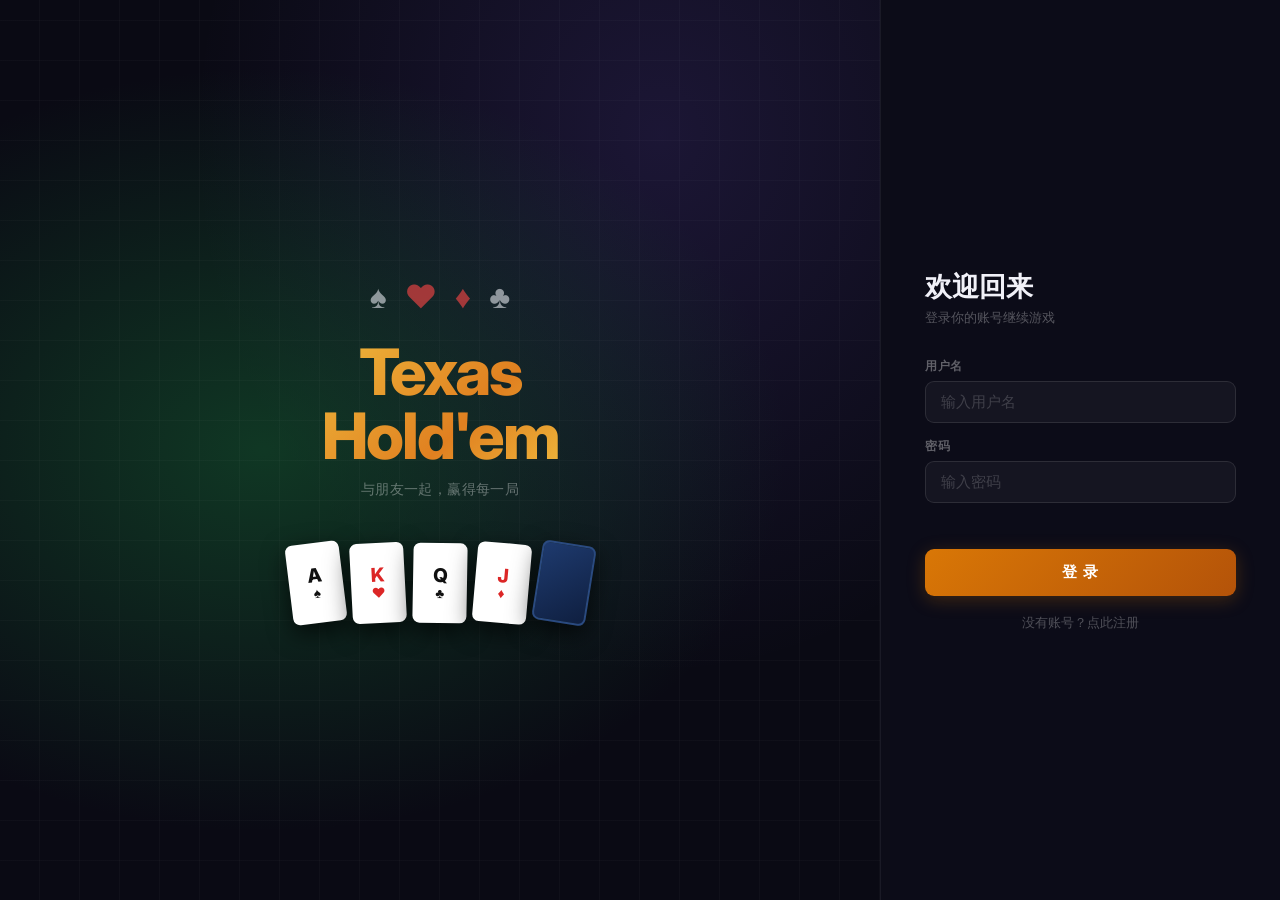
==== frontend/index.html @ 73383f70 "Initial commit: Texas Hold'em poker game Go backend with WebSocket multiplayer, bot AI, and SQLite a" ====
<!DOCTYPE html>
<html lang="zh">
<head>
  <meta charset="UTF-8">
  <meta name="viewport" content="width=device-width, initial-scale=1.0">
  <title>Texas Hold'em</title>
  <link rel="stylesheet" href="style.css">
</head>
<body>

<!-- Auth -->
<div class="auth-overlay" id="authOverlay">
  <div class="auth-visual">
    <div class="auth-visual-inner">
      <div class="av-suits">
        <span class="av-suit black">♠</span>
        <span class="av-suit red">♥</span>
        <span class="av-suit red">♦</span>
        <span class="av-suit black">♣</span>
      </div>
      <h1 class="av-title">Texas<br>Hold'em</h1>
      <p class="av-sub">与朋友一起，赢得每一局</p>
      <div class="av-cards">
        <div class="av-card black">A<span>♠</span></div>
        <div class="av-card red">K<span>♥</span></div>
        <div class="av-card black">Q<span>♣</span></div>
        <div class="av-card red">J<span>♦</span></div>
        <div class="av-card back"></div>
      </div>
    </div>
  </div>
  <div class="auth-form-panel">
    <div class="auth-box">
      <h2 id="authTitle">欢迎回来</h2>
      <p class="auth-hint" id="authSub">登录你的账号继续游戏</p>
      <div class="auth-field">
        <label>用户名</label>
        <input type="text" id="authUsername" placeholder="输入用户名" maxlength="16" autocomplete="username">
      </div>
      <div class="auth-field">
        <label>密码</label>
        <input type="password" id="authPassword" placeholder="输入密码" maxlength="32" autocomplete="current-password">
      </div>
      <div class="auth-error" id="authError"></div>
      <button class="auth-btn" id="authBtn" onclick="doAuth()">登 录</button>
      <div class="auth-toggle" id="authToggle" onclick="toggleAuthMode()">没有账号？点此注册</div>
    </div>
  </div>
</div>

<!-- Lobby -->
<div class="lobby" id="lobbyPage" style="display:none">
  <div class="lobby-hero">
    <h1>♠ Texas Hold'em ♦</h1>
    <p class="subtitle">在线多人德州扑克</p>
  </div>

  <!-- User bar -->
  <div class="user-bar">
    <div class="avatar" id="ubarAvatar">-</div>
    <div class="uinfo">
      <div class="uname" id="ubarName">-</div>
      <div class="ustats" id="ubarStats"></div>
    </div>
    <div class="chips-badge" id="ubarChips">-</div>
    <button class="btn btn-ghost btn-sm" onclick="location.href='profile.html'">我的</button>
    <button class="logout-btn" onclick="logout()">退出</button>
  </div>

  <!-- Rejoin banner -->
  <div class="rejoin-banner" id="rejoinBanner">
    <span>⚡ 你还有一局进行中</span>
    <div class="rbtns">
      <button class="btn btn-green btn-sm" onclick="rejoinGame()">重新连线</button>
      <button class="btn btn-ghost btn-sm" onclick="dismissRejoin()">忽略</button>
    </div>
  </div>

  <!-- Create / Join -->
  <div class="cards-row">
    <div class="card-box">
      <div class="box-title">♦ 创建房间</div>
      <div class="form-row">
        <label>座位数</label>
        <select id="maxPlayers">
          <option value="2">2 人</option>
          <option value="4">4 人</option>
          <option value="6" selected>6 人</option>
          <option value="9">9 人</option>
        </select>
      </div>
      <div class="form-row">
        <label>小盲注</label>
        <input type="number" id="smallBlind" value="10" min="1" max="500">
      </div>
      <div class="form-row">
        <label>初始筹码</label>
        <input type="number" id="startingChips" value="1000" min="100" max="100000" step="100">
      </div>
      <button class="btn btn-green btn-block" onclick="createRoom()">创 建 房 间</button>
    </div>
    <div class="card-box">
      <div class="box-title">♣ 加入房间</div>
      <div class="form-row">
        <label>房间号</label>
        <input type="text" class="room-input" id="joinRoomId" placeholder="输入房间号" maxlength="8">
      </div>
      <button class="btn btn-blue btn-block" onclick="joinRoom()" style="margin-top:28px">加 入 房 间</button>
    </div>
  </div>

  <!-- Room list -->
  <div class="section-card">
    <div class="sec-header">
      <span class="sec-title">当前房间</span>
      <button class="btn btn-ghost btn-sm" onclick="loadRooms()">刷新</button>
    </div>
    <table>
      <thead><tr><th>房间号</th><th>人数</th><th>盲注</th><th>初始筹码</th><th>状态</th><th></th></tr></thead>
      <tbody id="roomTbody">
        <tr><td colspan="6" style="color:var(--muted);text-align:center;padding:18px">加载中...</td></tr>
      </tbody>
    </table>
  </div>

  <!-- Leaderboard -->
  <div class="section-card">
    <div class="sec-header">
      <span class="sec-title">🏆 排行榜</span>
    </div>
    <table>
      <thead><tr><th>#</th><th>玩家</th><th>筹码</th><th>胜/总局</th><th>总赢</th><th>最大底池</th></tr></thead>
      <tbody id="lbTbody">
        <tr><td colspan="6" style="color:var(--muted);text-align:center;padding:18px">加载中...</td></tr>
      </tbody>
    </table>
  </div>

  <!-- Hand history preview -->
  <div class="section-card">
    <div class="sec-header">
      <span class="sec-title">🃏 最近对局</span>
      <button class="btn btn-ghost btn-sm" onclick="location.href='profile.html'">查看全部 →</button>
    </div>
    <div id="myHandsList" style="color:var(--muted);text-align:center;padding:18px">加载中...</div>
  </div>
</div>

<script src="js/lobby.js"></script>
</body>
</html>
---- frontend/style.css ----
@import url('https://fonts.googleapis.com/css2?family=Inter:wght@400;500;600;700;800&display=swap');

*, *::before, *::after { box-sizing: border-box; margin: 0; padding: 0; }

:root {
  --bg:       #0d0d14;
  --bg2:      #111118;
  --surface:  #18182a;
  --surface2: #1e1e30;
  --border:   #2a2a40;
  --gold:     #f0c040;
  --green:    #22c55e;
  --red:      #ef4444;
  --blue:     #3b82f6;
  --purple:   #a855f7;
  --text:     #e2e2f0;
  --muted:    #777;
  --r:        10px;
}

body { font-family: 'Inter', 'PingFang SC', 'Microsoft YaHei', sans-serif; background: var(--bg); color: var(--text); min-height: 100vh; }

::-webkit-scrollbar { width: 5px; }
::-webkit-scrollbar-track { background: var(--bg2); }
::-webkit-scrollbar-thumb { background: var(--border); border-radius: 3px; }

/* ─── AUTH ─── */
.auth-overlay {
  position: fixed; inset: 0; display: flex; z-index: 100;
}
.auth-visual {
  flex: 1; display: flex; align-items: center; justify-content: center;
  padding: 60px;
  background:
    radial-gradient(ellipse at 30% 50%, rgba(22,101,52,.5) 0%, transparent 60%),
    radial-gradient(ellipse at 75% 15%, rgba(127,90,240,.15) 0%, transparent 50%),
    #0a0a14;
  position: relative; overflow: hidden;
}
.auth-visual::before {
  content:''; position:absolute; inset:0;
  background: repeating-linear-gradient(0deg, transparent, transparent 39px, rgba(255,255,255,.025) 39px, rgba(255,255,255,.025) 40px),
              repeating-linear-gradient(90deg, transparent, transparent 39px, rgba(255,255,255,.025) 39px, rgba(255,255,255,.025) 40px);
}
.auth-visual-inner { position:relative; z-index:1; text-align:center; }

.av-suits { display:flex; gap:18px; justify-content:center; margin-bottom:24px; }
.av-suit { font-size:2rem; opacity:.65; animation: float 3s ease-in-out infinite; }
.av-suit:nth-child(2) { animation-delay:.3s; }
.av-suit:nth-child(3) { animation-delay:.6s; }
.av-suit:nth-child(4) { animation-delay:.9s; }
.av-suit.red { color:#ef4444; }
.av-suit.black { color:#d1d5db; }
@keyframes float { 0%,100%{transform:translateY(0)} 50%{transform:translateY(-7px)} }

.av-title {
  font-size:4rem; font-weight:800; line-height:1; letter-spacing:-2px;
  background: linear-gradient(135deg,#f0c040,#e08020 60%,#f0c040);
  -webkit-background-clip:text; -webkit-text-fill-color:transparent; background-clip:text;
  margin-bottom:12px;
}
.av-sub { color:rgba(255,255,255,.35); font-size:.9rem; letter-spacing:.4px; margin-bottom:44px; }

.av-cards { display:flex; gap:8px; justify-content:center; align-items:flex-end; }
.av-card {
  width:54px; height:80px; border-radius:7px;
  display:flex; flex-direction:column; align-items:center; justify-content:center;
  font-size:1.2rem; font-weight:800; line-height:1; gap:2px;
  box-shadow:0 8px 24px rgba(0,0,0,.7); background:#fff; transition:transform .25s;
}
.av-card span { font-size:.85rem; }
.av-card.red { color:#dc2626; }
.av-card.black { color:#111; }
.av-card.back { background:linear-gradient(145deg,#1e3a6e,#0f1f40); border:2px solid #2a4a80; }
.av-card:nth-child(1) { transform:rotate(-7deg); } .av-card:nth-child(1):hover { transform:rotate(-7deg) translateY(-10px); }
.av-card:nth-child(2) { transform:rotate(-3deg); } .av-card:nth-child(2):hover { transform:rotate(-3deg) translateY(-10px); }
.av-card:nth-child(3) { transform:rotate(1deg);  } .av-card:nth-child(3):hover { transform:rotate(1deg)  translateY(-10px); }
.av-card:nth-child(4) { transform:rotate(5deg);  } .av-card:nth-child(4):hover { transform:rotate(5deg)  translateY(-10px); }
.av-card:nth-child(5) { transform:rotate(9deg);  } .av-card:nth-child(5):hover { transform:rotate(9deg)  translateY(-10px); }

.auth-form-panel {
  width:400px; flex-shrink:0; background:#0c0c18;
  border-left:1px solid rgba(255,255,255,.06);
  display:flex; align-items:center; justify-content:center;
  padding:56px 44px;
}
.auth-box { width:100%; }
.auth-box h2 { font-size:1.7rem; font-weight:700; color:#f1f1f8; margin-bottom:4px; }
.auth-hint { color:rgba(255,255,255,.3); font-size:.83rem; margin-bottom:32px; }

.auth-field { margin-bottom:16px; }
.auth-field label { display:block; font-size:.72rem; font-weight:600; color:rgba(255,255,255,.35); text-transform:uppercase; letter-spacing:.7px; margin-bottom:7px; }
.auth-field input {
  width:100%; padding:12px 15px;
  background:rgba(255,255,255,.04); border:1px solid rgba(255,255,255,.1);
  border-radius:9px; color:#f1f1f8; font-size:.93rem; outline:none;
  transition:border-color .2s,box-shadow .2s;
}
.auth-field input::placeholder { color:rgba(255,255,255,.18); }
.auth-field input:focus { border-color:var(--gold); box-shadow:0 0 0 3px rgba(240,192,64,.1); }

.auth-error { color:#f87171; font-size:.8rem; min-height:18px; margin-bottom:12px; }
.auth-btn {
  width:100%; padding:13px; border:none; border-radius:9px;
  background:linear-gradient(135deg,#d97706,#b45309);
  color:#fff; font-size:.95rem; font-weight:700; letter-spacing:.8px;
  cursor:pointer; transition:filter .2s,transform .1s;
  box-shadow:0 4px 18px rgba(217,119,6,.25);
}
.auth-btn:hover { filter:brightness(1.1); }
.auth-btn:active { transform:scale(.98); }
.auth-toggle { color:rgba(255,255,255,.28); cursor:pointer; font-size:.82rem; margin-top:18px; text-align:center; transition:color .2s; }
.auth-toggle:hover { color:var(--gold); }

@media (max-width:700px) {
  .auth-visual { display:none; }
  .auth-form-panel { width:100%; padding:48px 28px; }
}

/* ─── LOBBY ─── */
.lobby { max-width:880px; margin:0 auto; padding:32px 20px 60px; }

.lobby-hero { text-align:center; margin-bottom:28px; }
.lobby-hero h1 {
  font-size:2.2rem; font-weight:800; letter-spacing:2px;
  background:linear-gradient(135deg,var(--gold),#e08020);
  -webkit-background-clip:text; -webkit-text-fill-color:transparent; background-clip:text;
  margin-bottom:4px;
}
.lobby-hero .subtitle { color:var(--muted); font-size:.85rem; }

/* User bar */
.user-bar {
  display:flex; flex-direction:row; align-items:center; gap:14px;
  background:var(--surface); border:1px solid var(--border);
  border-radius:var(--r); padding:12px 18px; margin-bottom:20px;
}
.user-bar .avatar {
  width:36px; height:36px; border-radius:50%; flex-shrink:0;
  background:linear-gradient(135deg,#7f5af0,#3b82f6);
  display:flex; align-items:center; justify-content:center;
  font-weight:700; font-size:.95rem; color:#fff;
}
.user-bar .uinfo { flex:1; min-width:0; }
.user-bar .uinfo .uname { font-weight:600; font-size:.92rem; }
.user-bar .uinfo .ustats { font-size:.73rem; color:var(--muted); margin-top:2px; }
.chips-badge {
  background:rgba(240,192,64,.1); border:1px solid rgba(240,192,64,.25);
  border-radius:20px; padding:4px 12px; color:var(--gold);
  font-weight:700; font-size:.87rem; white-space:nowrap;
}
.logout-btn {
  background:none; border:1px solid var(--border); border-radius:7px;
  color:var(--muted); cursor:pointer; padding:5px 12px; font-size:.78rem;
  transition:border-color .2s,color .2s; white-space:nowrap; flex-shrink:0;
}
.logout-btn:hover { border-color:var(--red); color:var(--red); }

/* Rejoin banner */
.rejoin-banner {
  display:none; flex-direction:row; align-items:center; justify-content:space-between;
  gap:12px;
  background:rgba(34,197,94,.06); border:1px solid rgba(34,197,94,.3);
  border-radius:var(--r); padding:11px 18px; margin-bottom:16px;
}
.rejoin-banner.show { display:flex; }
.rejoin-banner > span { color:var(--green); font-weight:500; font-size:.88rem; }
.rejoin-banner .rbtns { display:flex; gap:8px; flex-shrink:0; }

/* Grid */
.cards-row { display:grid; grid-template-columns:1fr 1fr; gap:14px; margin-bottom:16px; }

/* Card box */
.card-box { background:var(--surface); border:1px solid var(--border); border-radius:var(--r); padding:22px; }
.card-box .box-title { font-size:.92rem; font-weight:600; color:var(--gold); margin-bottom:16px; }

.form-row { margin-bottom:13px; }
.form-row label { display:block; font-size:.74rem; color:var(--muted); margin-bottom:5px; text-transform:uppercase; letter-spacing:.4px; }
.form-row select,
.form-row input[type=number],
.form-row input[type=text] {
  width:100%; padding:9px 11px; background:var(--bg2); border:1px solid var(--border);
  border-radius:7px; color:var(--text); font-size:.88rem; outline:none; transition:border-color .2s;
}
.form-row select:focus, .form-row input:focus { border-color:var(--gold); }

/* Section card */
.section-card { background:var(--surface); border:1px solid var(--border); border-radius:var(--r); padding:18px 22px; margin-bottom:14px; }
.section-card .sec-header {
  display:flex; align-items:center; justify-content:space-between;
  margin-bottom:14px;
}
.section-card .sec-title { font-size:.92rem; font-weight:600; color:var(--gold); }

/* ─── BUTTONS ─── */
/* Base: auto width (use .btn-block for full-width) */
.btn {
  display:inline-flex; align-items:center; justify-content:center;
  padding:10px 20px; border:none; border-radius:8px;
  cursor:pointer; font-size:.88rem; font-weight:600;
  transition:filter .15s,transform .1s; letter-spacing:.2px;
  white-space:nowrap;
}
.btn:hover { filter:brightness(1.1); }
.btn:active { transform:scale(.97); }
.btn-block { width:100%; margin-top:8px; }

.btn-green  { background:linear-gradient(135deg,#16a34a,#15803d); color:#fff; }
.btn-blue   { background:linear-gradient(135deg,#2563eb,#1d4ed8); color:#fff; }
.btn-gold   { background:linear-gradient(135deg,#d97706,#b45309); color:#fff; }
.btn-fold   { background:linear-gradient(135deg,#dc2626,#b91c1c); color:#fff; }
.btn-check  { background:linear-gradient(135deg,#16a34a,#15803d); color:#fff; }
.btn-call   { background:linear-gradient(135deg,#2563eb,#1d4ed8); color:#fff; }
.btn-raise  { background:linear-gradient(135deg,#7c3aed,#6d28d9); color:#fff; }
.btn-allin  { background:linear-gradient(135deg,#ea580c,#c2410c); color:#fff; }
.btn-ready  { background:linear-gradient(135deg,#16a34a,#15803d); color:#fff; }
.btn-ghost  { background:rgba(255,255,255,.05); border:1px solid var(--border); color:var(--muted); }
.btn-sm     { padding:4px 12px; font-size:.76rem; border-radius:6px; }
.btn-xs     { padding:3px 9px; font-size:.73rem; border-radius:5px; }

/* Table */
table { width:100%; border-collapse:collapse; }
thead tr { border-bottom:1px solid var(--border); }
th { padding:9px 12px; text-align:left; font-size:.73rem; font-weight:600; color:var(--muted); text-transform:uppercase; letter-spacing:.4px; }
td { padding:10px 12px; font-size:.86rem; border-bottom:1px solid rgba(255,255,255,.04); }
tbody tr:last-child td { border-bottom:none; }
tbody tr:hover td { background:rgba(255,255,255,.025); }

.badge { display:inline-flex; align-items:center; padding:2px 9px; border-radius:20px; font-size:.73rem; font-weight:600; }
.badge-wait { background:rgba(34,197,94,.12); color:var(--green); border:1px solid rgba(34,197,94,.25); }
.badge-play { background:rgba(239,68,68,.12); color:var(--red);   border:1px solid rgba(239,68,68,.25); }

/* Hand history */
.hand-item {
  background: var(--bg2); border: 1px solid var(--border);
  border-radius: 9px; padding: 14px 16px; margin-bottom: 8px;
  transition: border-color .15s;
}
.hand-item:hover { border-color: #3a3a58; }
.hand-item:last-child { margin-bottom: 0; }

.hand-header {
  display: flex; align-items: center; justify-content: space-between;
  margin-bottom: 10px;
}
.hand-room { font-size: .74rem; color: var(--muted); }
.hand-result {
  display: flex; align-items: center; gap: 10px;
}
.hand-pot { font-size: .74rem; color: var(--muted); }
.hand-net {
  font-size: .85rem; font-weight: 700; min-width: 52px; text-align: right;
}
.hand-net.win  { color: var(--green); }
.hand-net.loss { color: var(--red); }
.hand-net.even { color: var(--muted); }

.hand-community { display: flex; gap: 4px; margin-bottom: 10px; flex-wrap: wrap; }
.mini-card {
  display: inline-flex; align-items: center; justify-content: center;
  background: #fff; border-radius: 4px; padding: 1px 5px;
  font-size: .8rem; font-weight: 800; line-height: 1.6;
  box-shadow: 0 1px 4px rgba(0,0,0,.4);
}
.mini-card.red { color: #dc2626; }
.mini-card.black { color: #111; }

.hand-players { display: flex; flex-wrap: wrap; gap: 5px; }
.player-tag {
  display: inline-flex; align-items: center; gap: 4px;
  padding: 3px 9px; border-radius: 20px; font-size: .75rem;
  border: 1px solid var(--border); background: rgba(255,255,255,.04);
  color: var(--muted);
}
.player-tag.is-me     { border-color: rgba(240,192,64,.4); background: rgba(240,192,64,.08); color: var(--gold); font-weight: 600; }
.player-tag.is-winner { border-color: rgba(34,197,94,.35); background: rgba(34,197,94,.08); color: var(--green); }
.player-tag.is-me.is-winner { border-color: var(--gold); background: rgba(240,192,64,.15); color: var(--gold); font-weight: 700; }
.player-tag.is-folded { opacity: .5; }

/* Join room input */
input[type=text].room-input {
  width:100%; padding:9px 11px; background:var(--bg2); border:1px solid var(--border);
  border-radius:7px; color:var(--text); font-size:.88rem; outline:none; transition:border-color .2s;
}
input[type=text].room-input:focus { border-color:var(--gold); }

/* ─── GAME ─── */
.game-wrap {
  height:100vh; display:flex; flex-direction:column; overflow:hidden;
  background:radial-gradient(ellipse at 50% 25%, #0d2017 0%, var(--bg) 65%);
}

.game-header {
  display:flex; align-items:center; justify-content:space-between;
  padding:8px 16px; gap:12px;
  background:rgba(0,0,0,.6); border-bottom:1px solid var(--border);
  flex-shrink:0;
}
.hdr-info { font-size:.8rem; color:var(--muted); }
.hdr-info strong { color:var(--gold); }
.hdr-pot {
  background:rgba(240,192,64,.1); border:1px solid rgba(240,192,64,.2);
  border-radius:20px; padding:4px 14px;
  color:var(--gold); font-weight:700; font-size:.85rem;
}
.hdr-actions { display:flex; align-items:center; gap:6px; }

.table-area {
  flex:1; display:flex; align-items:center; justify-content:center;
  padding:16px; overflow:hidden;
}

.felt {
  width:100%; max-width:820px;
  aspect-ratio:16/9;
  background:radial-gradient(ellipse at center,#1a5c34 0%,#0f3d22 55%,#0a2d18 100%);
  border-radius:50%; border:12px solid #5a3d1a;
  box-shadow:0 0 0 3px #7a5528, 0 0 60px rgba(0,0,0,.9), inset 0 0 50px rgba(0,0,0,.4);
  position:relative; display:flex; flex-direction:column;
  align-items:center; justify-content:center;
}

.community-area { display:flex; gap:7px; margin-bottom:7px; }
.pot-display {
  color:var(--gold); font-weight:700; font-size:.92rem;
  background:rgba(0,0,0,.45); border-radius:20px; padding:2px 12px;
}

/* Cards */
.card {
  width:50px; height:72px; border-radius:7px;
  display:flex; align-items:center; justify-content:center;
  font-size:.88rem; font-weight:800; flex-direction:column; line-height:1; gap:1px;
  box-shadow:0 3px 10px rgba(0,0,0,.6); user-select:none;
}
.card-back { background:linear-gradient(145deg,#1e3a6e,#0f1f40); border:2px solid #2a4a80; }
.card-face { background:#fff; border:2px solid #ddd; }
.card-face.red { color:#dc2626; }
.card-face.black { color:#111; }

/* Seats */
.seats { position:absolute; inset:0; }
.seat {
  position:absolute; display:flex; flex-direction:column;
  align-items:center; gap:4px; transform:translate(-50%,-50%);
}
.seat-info {
  background:rgba(8,8,18,.88); border:1px solid var(--border);
  border-radius:9px; padding:5px 11px; text-align:center; min-width:88px;
}
.seat-name  { font-size:.76rem; color:var(--text); font-weight:500; }
.seat-chips { font-size:.8rem; color:var(--gold); font-weight:700; }
.seat-bet   { font-size:.7rem; color:var(--muted); }
.seat-cards { display:flex; gap:3px; }
.seat-cards .card { width:32px; height:46px; font-size:.65rem; }

.seat.active .seat-info  { border-color:var(--gold); box-shadow:0 0 14px rgba(240,192,64,.35); }
.seat.folded .seat-info  { opacity:.38; }
.seat.you    .seat-info  { border-color:var(--green); }
.seat.disconnected .seat-info { border-color:#ef4444; opacity:.6; }

.dealer-chip {
  display:inline-flex; align-items:center; justify-content:center;
  background:#fff; color:#000; border-radius:50%; width:16px; height:16px;
  font-size:.58rem; font-weight:900; margin-left:4px;
}

/* Action bar */
.action-bar {
  background:rgba(5,5,12,.9); border-top:1px solid var(--border);
  padding:12px 18px; flex-shrink:0;
}
.status-msg { text-align:center; color:var(--muted); font-size:.85rem; margin-bottom:8px; }
.your-hand { display:flex; gap:7px; justify-content:center; margin-bottom:10px; }
.your-hand .card { width:50px; height:72px; font-size:.9rem; }

.action-buttons { display:flex; gap:8px; justify-content:center; flex-wrap:wrap; }
.action-buttons .btn { padding:9px 20px; }

.timer-bar { height:3px; background:var(--border); border-radius:2px; margin:0 auto 8px; max-width:280px; overflow:hidden; }
.timer-fill { height:100%; background:var(--gold); transition:width 1s linear; }

.raise-input { display:flex; align-items:center; gap:7px; }
.raise-input input { width:85px; padding:8px 10px; background:var(--bg2); border:1px solid var(--border); border-radius:7px; color:var(--text); font-size:.85rem; outline:none; }

/* Chat */
.chat-area {
  background:rgba(4,4,10,.8); border-top:1px solid var(--border);
  padding:7px 14px 9px; max-height:120px; display:flex; flex-direction:column; flex-shrink:0;
}
.chat-messages { flex:1; overflow-y:auto; font-size:.78rem; color:#bbb; margin-bottom:5px; }
.chat-messages p { margin:2px 0; }
.chat-messages .from { color:var(--gold); font-weight:600; }
.chat-input-row { display:flex; gap:7px; }
.chat-input-row input {
  flex:1; padding:6px 10px; background:rgba(255,255,255,.05);
  border:1px solid var(--border); border-radius:6px; color:var(--text);
  font-size:.8rem; outline:none;
}
.chat-input-row input:focus { border-color:var(--border); }
.chat-send-btn {
  padding:6px 12px; background:rgba(255,255,255,.07); border:1px solid var(--border);
  border-radius:6px; color:var(--muted); cursor:pointer; font-size:.78rem;
  transition:background .2s;
}
.chat-send-btn:hover { background:rgba(255,255,255,.12); }

/* Showdown */
.showdown-overlay {
  display:none; position:fixed; inset:0;
  background:rgba(0,0,0,.8); z-index:100;
  align-items:center; justify-content:center; backdrop-filter:blur(4px);
}
.showdown-overlay.active { display:flex; }
.showdown-box {
  background:var(--surface2); border:1px solid var(--border);
  border-radius:16px; padding:28px 32px; min-width:340px; max-width:520px;
  text-align:center; box-shadow:0 24px 48px rgba(0,0,0,.6);
}
.showdown-box h2 { color:var(--gold); margin-bottom:14px; font-size:1rem; }

.result-row {
  display:flex; align-items:center; gap:10px;
  padding:9px 11px; border-radius:9px; margin-bottom:7px;
  background:rgba(255,255,255,.04);
}
.result-row.winner { background:rgba(240,192,64,.08); border:1px solid rgba(240,192,64,.22); }
.result-row .rname { flex:1; text-align:left; font-weight:600; font-size:.87rem; }
.result-row .rhand { color:var(--muted); font-size:.78rem; }
.result-row .rwon  { color:var(--green); font-weight:700; min-width:60px; text-align:right; font-size:.87rem; }

/* Profile / History page */
.page-wrap { max-width:860px; margin:0 auto; padding:32px 20px 60px; }
.page-header {
  display:flex; align-items:center; gap:14px; margin-bottom:28px;
}
.back-btn {
  background:rgba(255,255,255,.06); border:1px solid var(--border);
  border-radius:8px; padding:7px 14px; color:var(--muted);
  cursor:pointer; font-size:.82rem; transition:background .2s;
}
.back-btn:hover { background:rgba(255,255,255,.1); color:var(--text); }
.page-title { font-size:1.3rem; font-weight:700; color:var(--text); }

.profile-card {
  background:var(--surface); border:1px solid var(--border);
  border-radius:var(--r); padding:24px; margin-bottom:16px;
  display:flex; align-items:center; gap:20px;
}
.profile-avatar {
  width:64px; height:64px; border-radius:50%; flex-shrink:0;
  background:linear-gradient(135deg,#7f5af0,#3b82f6);
  display:flex; align-items:center; justify-content:center;
  font-weight:800; font-size:1.6rem; color:#fff;
}
.profile-info h2 { font-size:1.2rem; font-weight:700; margin-bottom:4px; }
.profile-info .chips { color:var(--gold); font-weight:700; font-size:1rem; }

.stats-grid { display:grid; grid-template-columns:repeat(4,1fr); gap:12px; margin-bottom:16px; }
.stat-box { background:var(--surface); border:1px solid var(--border); border-radius:var(--r); padding:16px; text-align:center; }
.stat-box .stat-val { font-size:1.4rem; font-weight:800; color:var(--gold); }
.stat-box .stat-lbl { font-size:.73rem; color:var(--muted); margin-top:3px; }

@media (max-width:600px) {
  .cards-row { grid-template-columns:1fr; }
  .felt { aspect-ratio:unset; min-height:280px; }
  .stats-grid { grid-template-columns:repeat(2,1fr); }
  .auth-visual { display:none; }
  .auth-form-panel { width:100%; padding:44px 24px; }

  /* Game page mobile */
  .game-header { padding:6px 10px; gap:6px; }
  .hdr-info { font-size:.72rem; }
  .hdr-pot { font-size:.76rem; padding:3px 10px; }
  .hdr-actions .btn { padding:6px 10px; font-size:.75rem; }

  .table-area { padding:8px; }
  .felt {
    border-width:6px;
    border-radius:40%;
  }
  .card { width:38px; height:56px; font-size:.75rem; }
  .community-area { gap:4px; }

  .seat-info { min-width:70px; padding:4px 7px; }
  .seat-name  { font-size:.65rem; }
  .seat-chips { font-size:.7rem; }

  .action-bar { padding:8px 10px; }
  .action-buttons .btn { padding:7px 13px; font-size:.8rem; }
  .raise-input input { width:68px; }

  .chat-area { max-height:90px; padding:5px 10px 7px; }
}
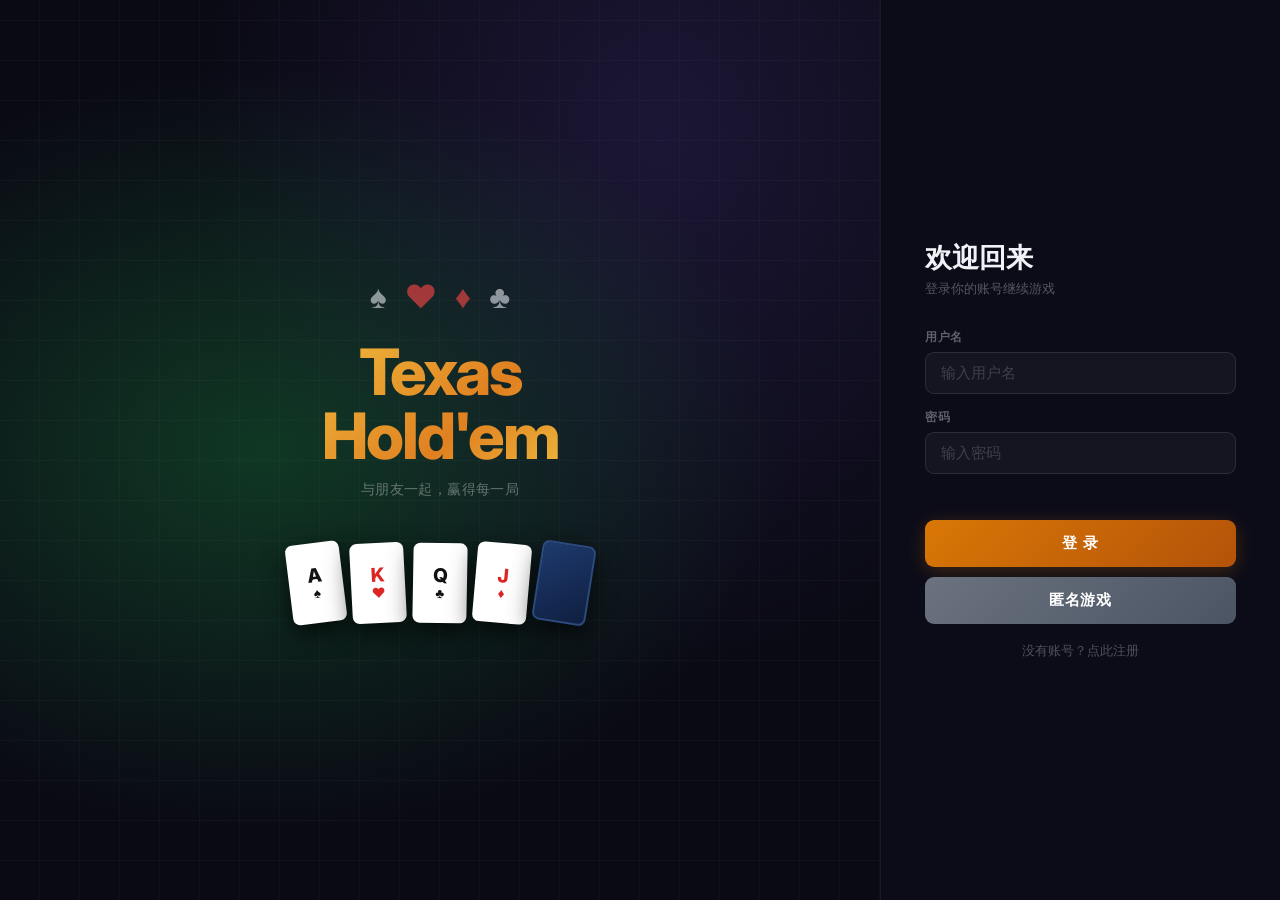
==== commit c3f72361: "Add leaderboard admin control and anonymous login mode - Admin (first registered user) can toggle le" ====
--- a/frontend/index.html
+++ b/frontend/index.html
@@ -43,6 +43,7 @@
       </div>
       <div class="auth-error" id="authError"></div>
       <button class="auth-btn" id="authBtn" onclick="doAuth()">登 录</button>
+      <button class="auth-btn" style="margin-top:10px;background:linear-gradient(135deg,#6b7280,#4b5563);box-shadow:none" onclick="doAnonymous()">匿名游戏</button>
       <div class="auth-toggle" id="authToggle" onclick="toggleAuthMode()">没有账号？点此注册</div>
     </div>
   </div>
@@ -124,7 +125,7 @@
   </div>
 
   <!-- Leaderboard -->
-  <div class="section-card">
+  <div class="section-card" id="leaderboardSection">
     <div class="sec-header">
       <span class="sec-title">🏆 排行榜</span>
     </div>
